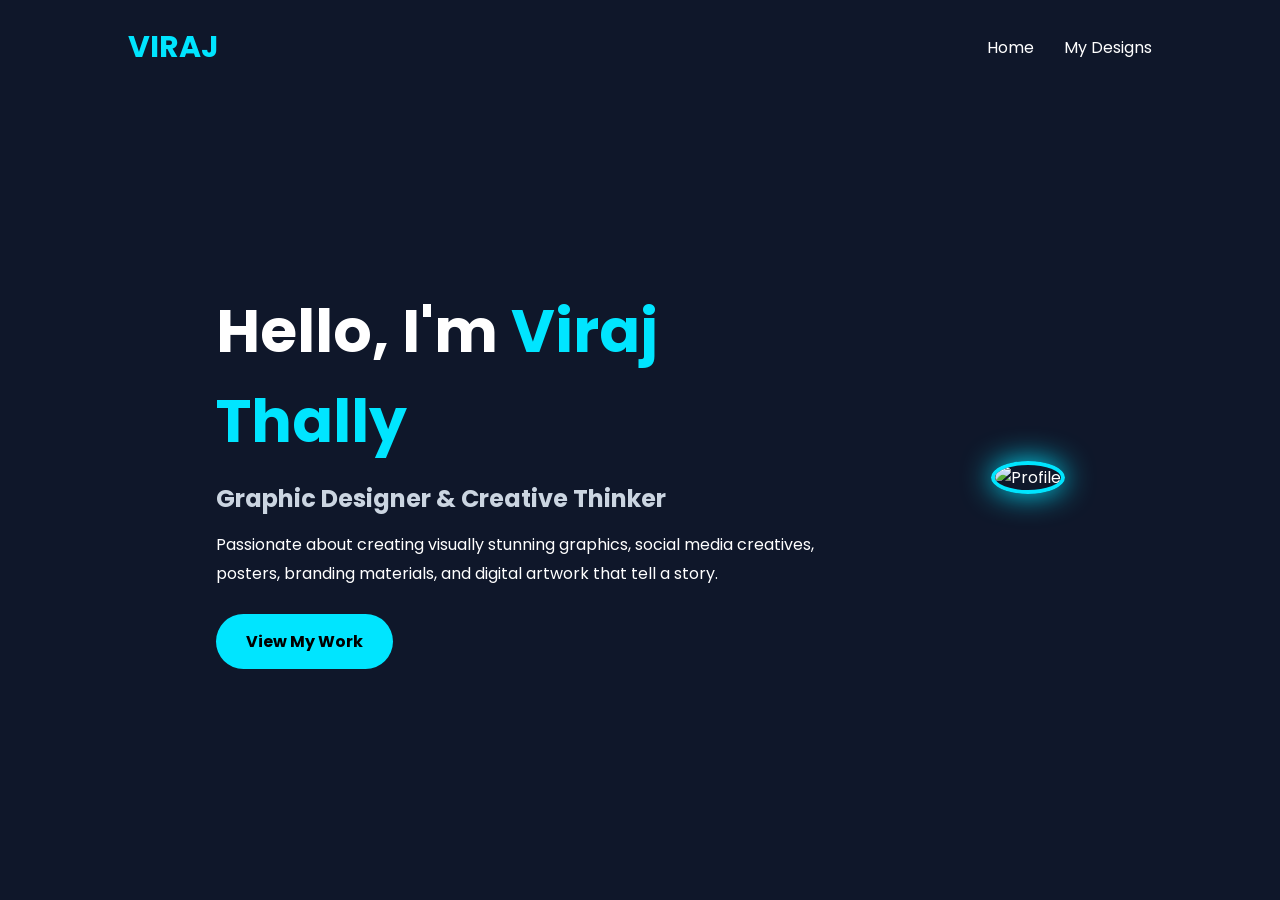
==== home.html @ fb20afd3 "Add files via upload" ====
<!DOCTYPE html>
<html lang="en">
<head>
    <meta charset="UTF-8">
    <meta name="viewport" content="width=device-width, initial-scale=1.0">
    <title>Viraj Portfolio</title>
    <link rel="stylesheet" href="style.css">
</head>
<body>

    <nav>
        <div class="logo">VIRAJ</div>

        <ul>
            <li><a href="index.html">Home</a></li>
            <li><a href="gallery.html">My Designs</a></li>
        </ul>
    </nav>

    <section class="hero">

        <div class="hero-text">
            <h1>Hello, I'm <span>Viraj Thally</span></h1>

            <h2>Graphic Designer & Creative Thinker</h2>

            <p>
                Passionate about creating visually stunning graphics,
                social media creatives, posters, branding materials,
                and digital artwork that tell a story.
            </p>

            <a href="gallery.html" class="btn">
                View My Work
            </a>
        </div>

        <div class="hero-image">
            <img src="profile.jpg" alt="Profile">
        </div>

    </section>

</body>
</html>
---- style.css ----
@import url('https://fonts.googleapis.com/css2?family=Poppins:wght@300;400;600;700&display=swap');

*{
    margin:0;
    padding:0;
    box-sizing:border-box;
    font-family:'Poppins',sans-serif;
}

body{
    background:#0f172a;
    color:white;
}

/* Navbar */

nav{
    display:flex;
    justify-content:space-between;
    align-items:center;
    padding:25px 10%;
}

.logo{
    font-size:30px;
    font-weight:700;
    color:#00e5ff;
}

nav ul{
    display:flex;
    list-style:none;
    gap:30px;
}

nav a{
    text-decoration:none;
    color:white;
    transition:.3s;
}

nav a:hover{
    color:#00e5ff;
}

/* Hero */

.hero{
    min-height:85vh;
    display:flex;
    align-items:center;
    justify-content:space-around;
    padding:0 10%;
}

.hero-text{
    max-width:600px;
}

.hero-text h1{
    font-size:60px;
}

.hero-text span{
    color:#00e5ff;
}

.hero-text h2{
    margin:15px 0;
    color:#cbd5e1;
}

.hero-text p{
    line-height:1.8;
    margin-bottom:25px;
}

.btn{
    display:inline-block;
    text-decoration:none;
    background:#00e5ff;
    color:#000;
    padding:15px 30px;
    border-radius:30px;
    font-weight:bold;
    transition:.4s;
}

.btn:hover{
    transform:translateY(-5px);
    box-shadow:0 0 20px #00e5ff;
}

.hero-image img{
    width:350px;
    border-radius:50%;
    border:4px solid #00e5ff;
    box-shadow:0 0 30px #00e5ff;
    animation:float 3s ease-in-out infinite;
}

@keyframes float{
    50%{
        transform:translateY(-15px);
    }
}

/* Gallery */

.gallery{
    padding:50px 10%;
}

.gallery h1{
    text-align:center;
    margin-bottom:40px;
    font-size:50px;
    color:#00e5ff;
}

.gallery-grid{
    display:grid;
    grid-template-columns:repeat(auto-fit,minmax(300px,1fr));
    gap:25px;
}

.card{
    overflow:hidden;
    border-radius:20px;
    cursor:pointer;
}

.card img{
    width:100%;
    display:block;
    transition:.5s;
}

.card:hover img{
    transform:scale(1.1);
}

/* Mobile */

@media(max-width:768px){

.hero{
    flex-direction:column;
    text-align:center;
    gap:40px;
}

.hero-text h1{
    font-size:40px;
}

.hero-image img{
    width:250px;
}

}
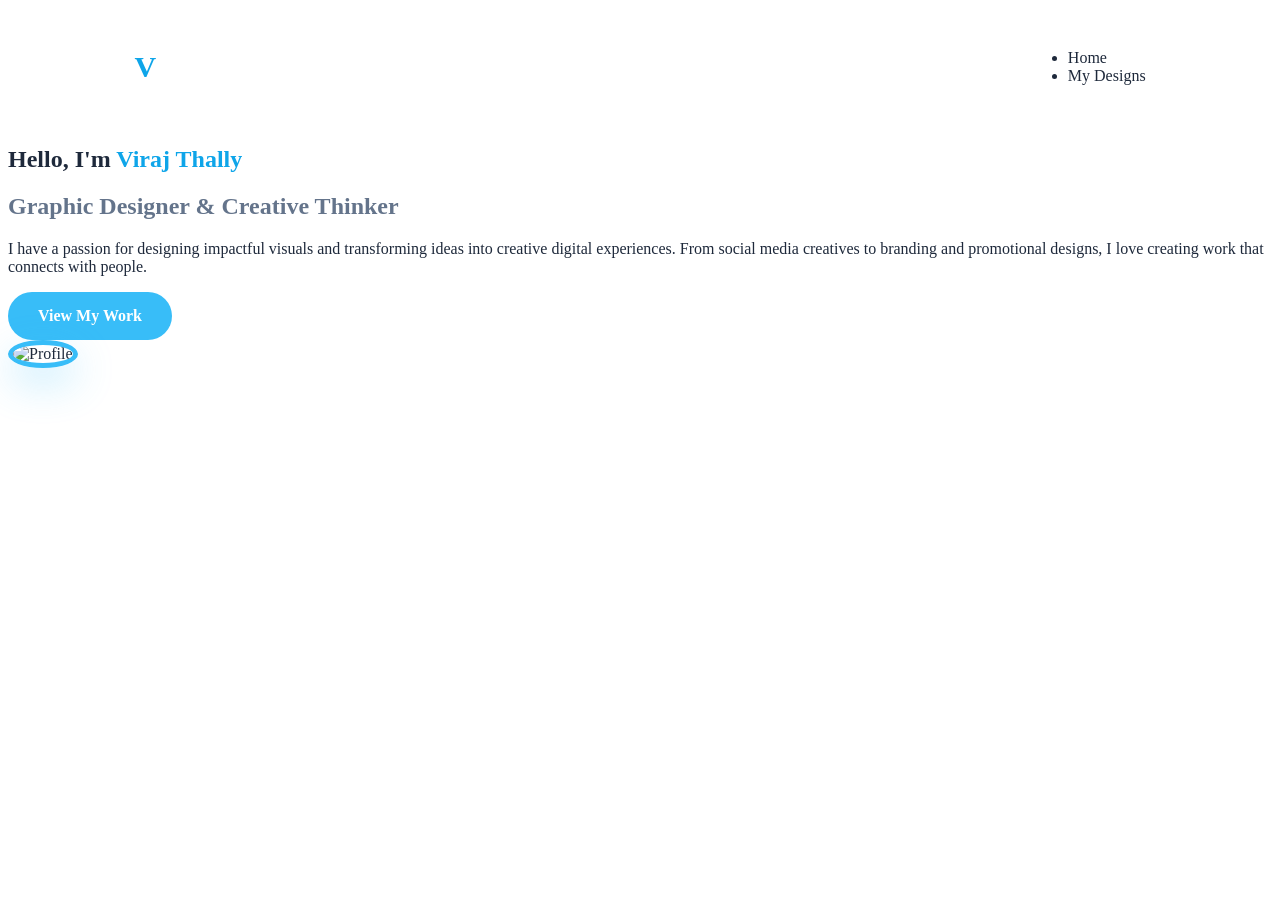
==== commit 6a2bd33e: "Add files via upload" ====
--- a/home.html
+++ b/home.html
@@ -3,13 +3,13 @@
 <head>
     <meta charset="UTF-8">
     <meta name="viewport" content="width=device-width, initial-scale=1.0">
-    <title>Viraj Portfolio</title>
+    <title>Viraj's Portfolio</title>
     <link rel="stylesheet" href="style.css">
 </head>
 <body>
 
     <nav>
-        <div class="logo">VIRAJ</div>
+        <div class="logo">V</div>
 
         <ul>
             <li><a href="index.html">Home</a></li>
@@ -25,9 +25,7 @@
             <h2>Graphic Designer & Creative Thinker</h2>
 
             <p>
-                Passionate about creating visually stunning graphics,
-                social media creatives, posters, branding materials,
-                and digital artwork that tell a story.
+                I have a passion for designing impactful visuals and transforming ideas into creative digital experiences. From social media creatives to branding and promotional designs, I love creating work that connects with people.
             </p>
 
             <a href="gallery.html" class="btn">
--- a/style.css
+++ b/style.css
@@ -1,15 +1,6 @@
-@import url('https://fonts.googleapis.com/css2?family=Poppins:wght@300;400;600;700&display=swap');
-
-*{
-    margin:0;
-    padding:0;
-    box-sizing:border-box;
-    font-family:'Poppins',sans-serif;
-}
-
 body{
-    background:#0f172a;
-    color:white;
+    background:#ffffff;
+    color:#1e293b;
 }
 
 /* Navbar */
@@ -19,67 +10,40 @@
     justify-content:space-between;
     align-items:center;
     padding:25px 10%;
+    background:white;
 }
 
 .logo{
     font-size:30px;
     font-weight:700;
-    color:#00e5ff;
-}
-
-nav ul{
-    display:flex;
-    list-style:none;
-    gap:30px;
+    color:#0ea5e9;
 }
 
 nav a{
     text-decoration:none;
-    color:white;
+    color:#1e293b;
     transition:.3s;
 }
 
 nav a:hover{
-    color:#00e5ff;
+    color:#38bdf8;
 }
 
 /* Hero */
 
-.hero{
-    min-height:85vh;
-    display:flex;
-    align-items:center;
-    justify-content:space-around;
-    padding:0 10%;
-}
-
-.hero-text{
-    max-width:600px;
-}
-
-.hero-text h1{
-    font-size:60px;
-}
-
 .hero-text span{
-    color:#00e5ff;
+    color:#0ea5e9;
 }
 
 .hero-text h2{
-    margin:15px 0;
-    color:#cbd5e1;
-}
-
-.hero-text p{
-    line-height:1.8;
-    margin-bottom:25px;
+    color:#64748b;
 }
 
 .btn{
     display:inline-block;
     text-decoration:none;
-    background:#00e5ff;
-    color:#000;
+    background:#38bdf8;
+    color:white;
     padding:15px 30px;
     border-radius:30px;
     font-weight:bold;
@@ -87,35 +51,30 @@
 }
 
 .btn:hover{
+    background:#0ea5e9;
     transform:translateY(-5px);
-    box-shadow:0 0 20px #00e5ff;
+    box-shadow:0 10px 25px rgba(56,189,248,.4);
 }
 
 .hero-image img{
     width:350px;
     border-radius:50%;
-    border:4px solid #00e5ff;
-    box-shadow:0 0 30px #00e5ff;
-    animation:float 3s ease-in-out infinite;
-}
-
-@keyframes float{
-    50%{
-        transform:translateY(-15px);
-    }
+    border:5px solid #38bdf8;
+    box-shadow:0 15px 40px rgba(56,189,248,.3);
 }
 
 /* Gallery */
 
 .gallery{
     padding:50px 10%;
+    background:#ffffff;
 }
 
 .gallery h1{
     text-align:center;
     margin-bottom:40px;
     font-size:50px;
-    color:#00e5ff;
+    color:#0ea5e9;
 }
 
 .gallery-grid{
@@ -127,7 +86,14 @@
 .card{
     overflow:hidden;
     border-radius:20px;
-    cursor:pointer;
+    background:#f0f9ff;
+    box-shadow:0 5px 20px rgba(0,0,0,.08);
+    transition:.4s;
+}
+
+.card:hover{
+    transform:translateY(-10px);
+    box-shadow:0 15px 30px rgba(56,189,248,.25);
 }
 
 .card img{
@@ -137,25 +103,5 @@
 }
 
 .card:hover img{
-    transform:scale(1.1);
-}
-
-/* Mobile */
-
-@media(max-width:768px){
-
-.hero{
-    flex-direction:column;
-    text-align:center;
-    gap:40px;
-}
-
-.hero-text h1{
-    font-size:40px;
-}
-
-.hero-image img{
-    width:250px;
-}
-
+    transform:scale(1.08);
 }
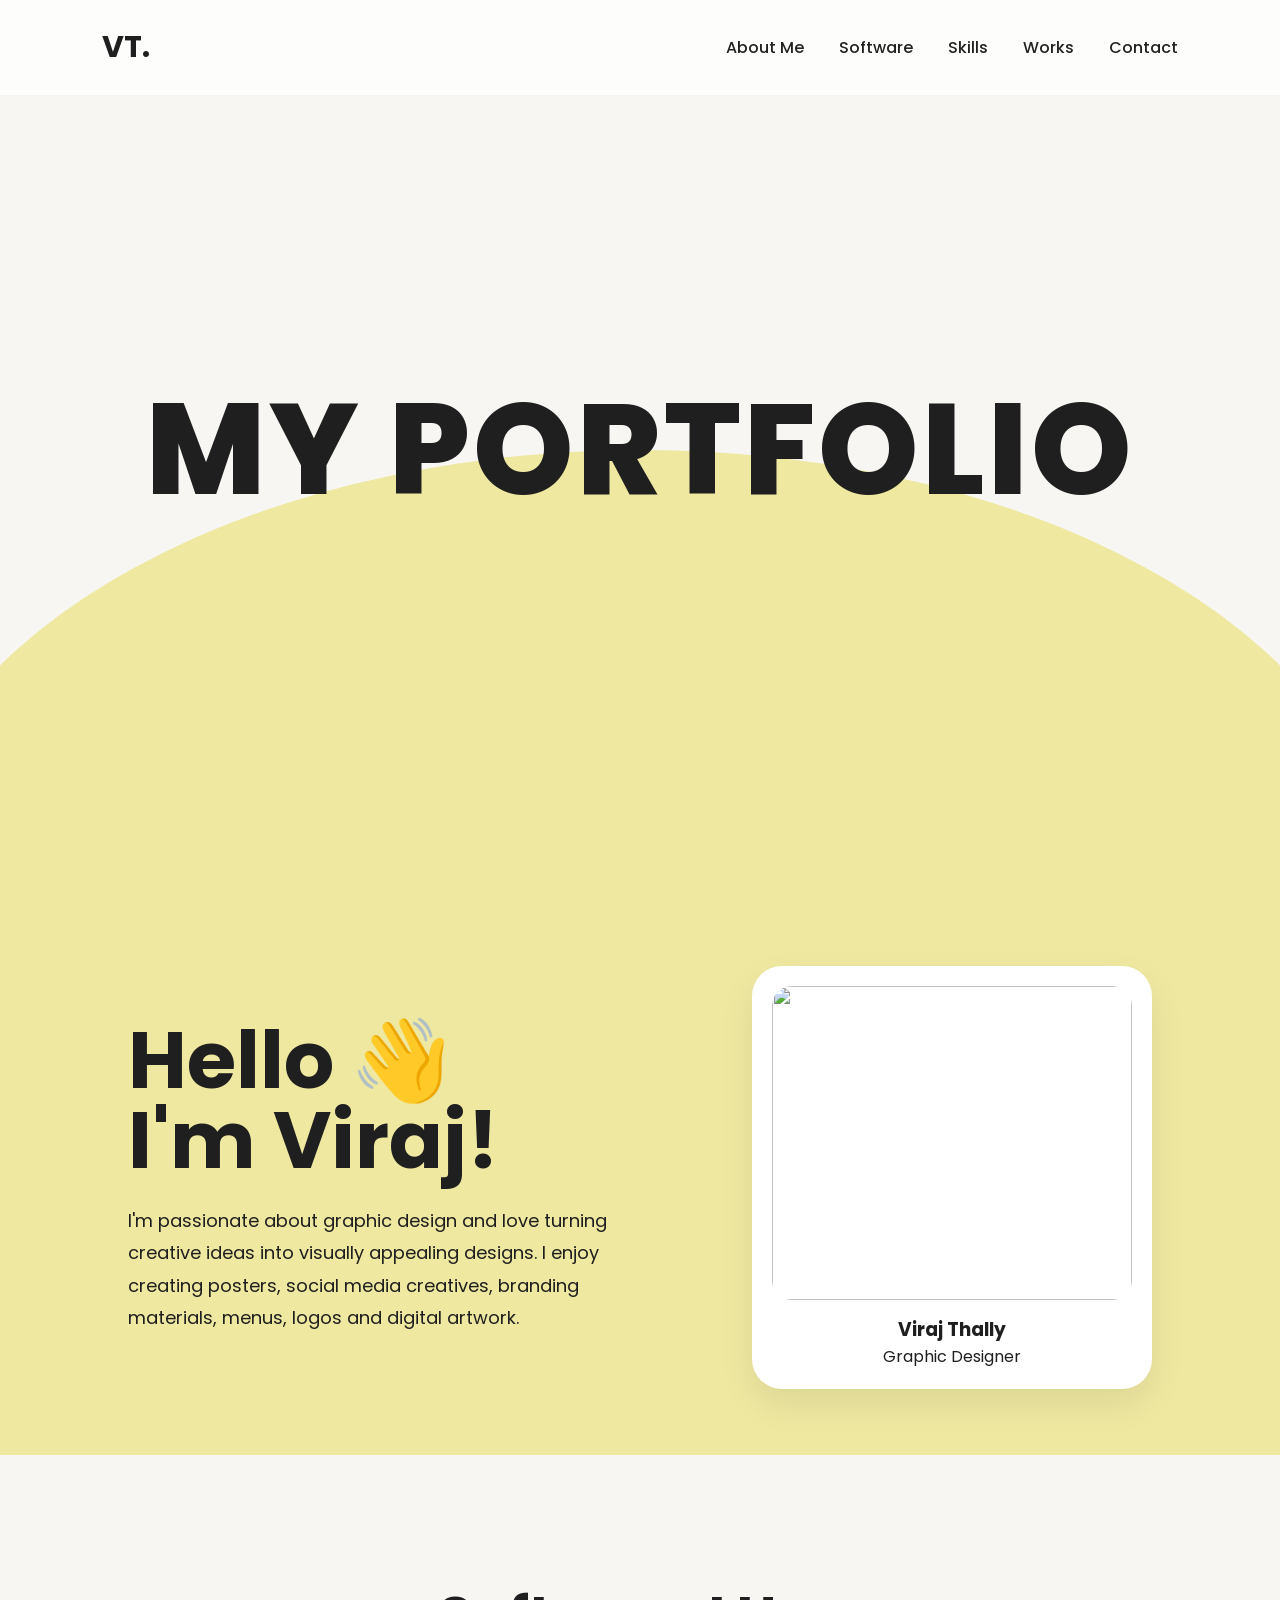
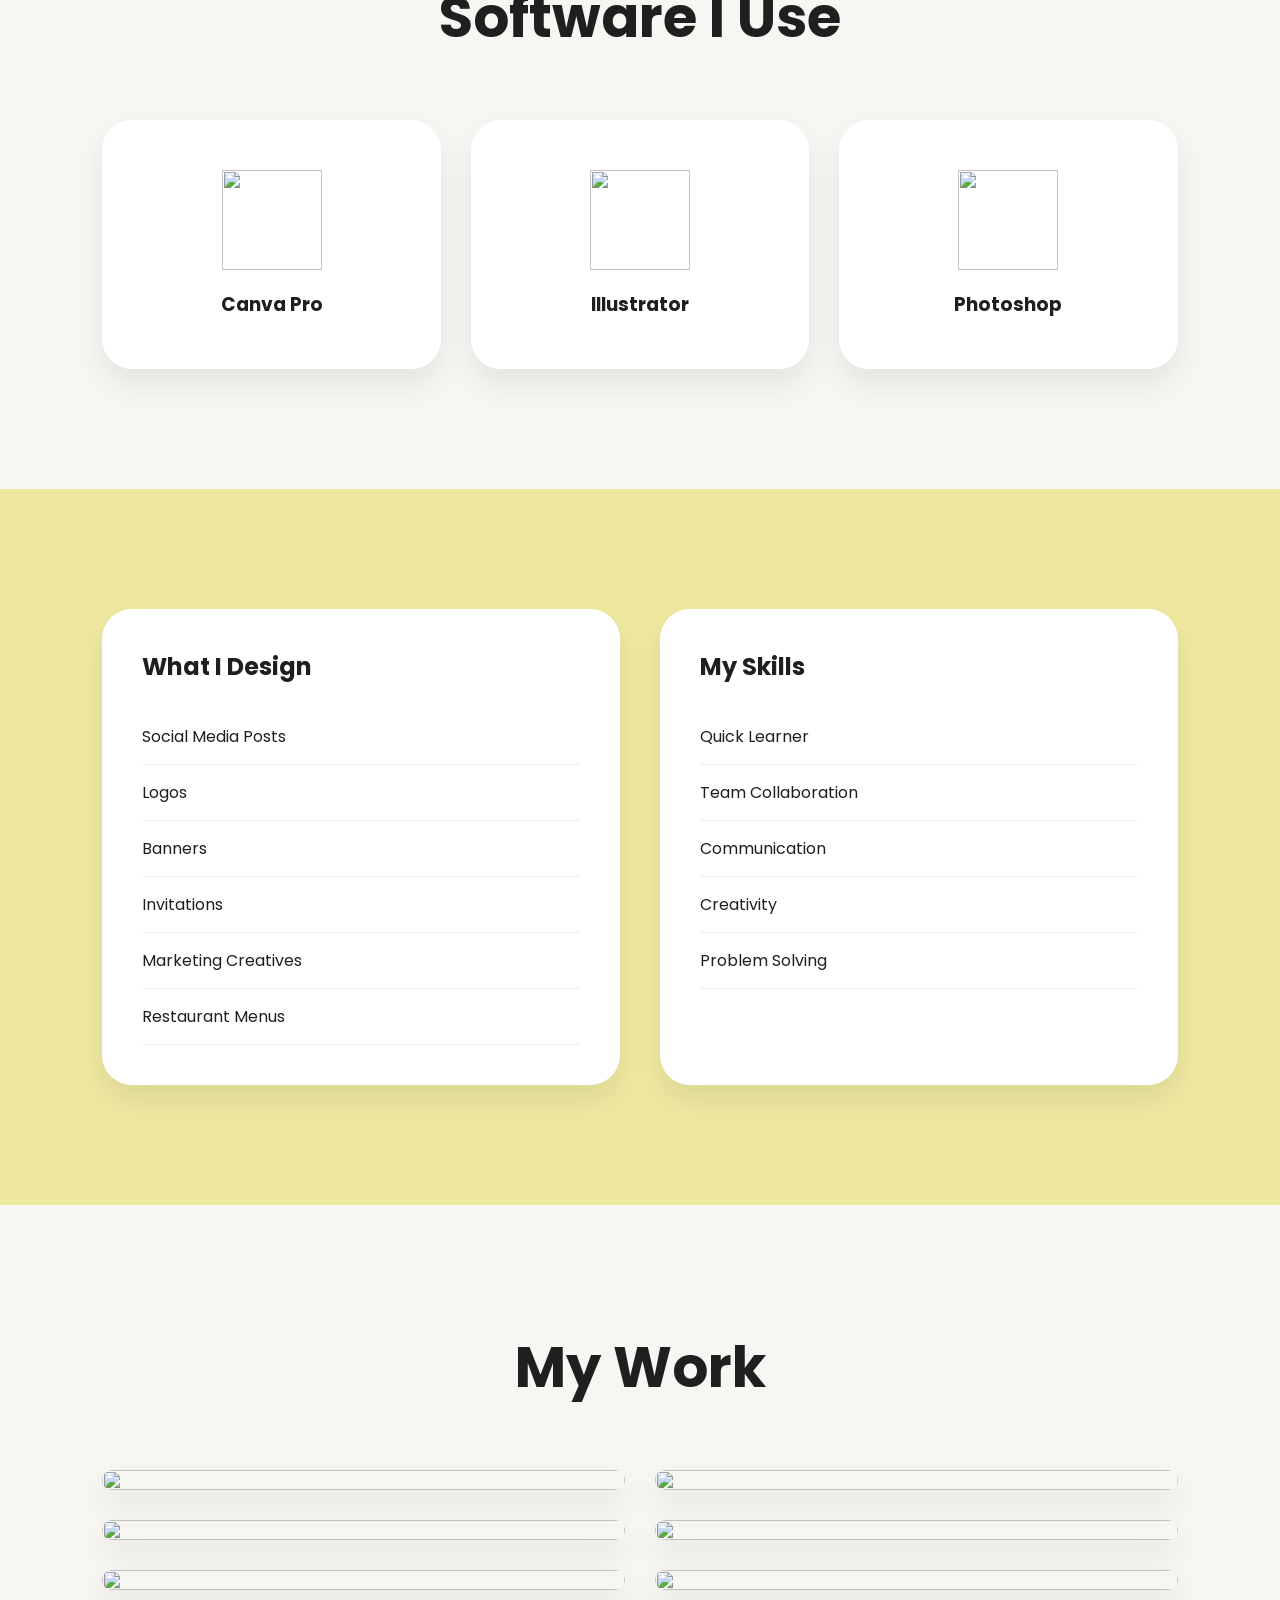
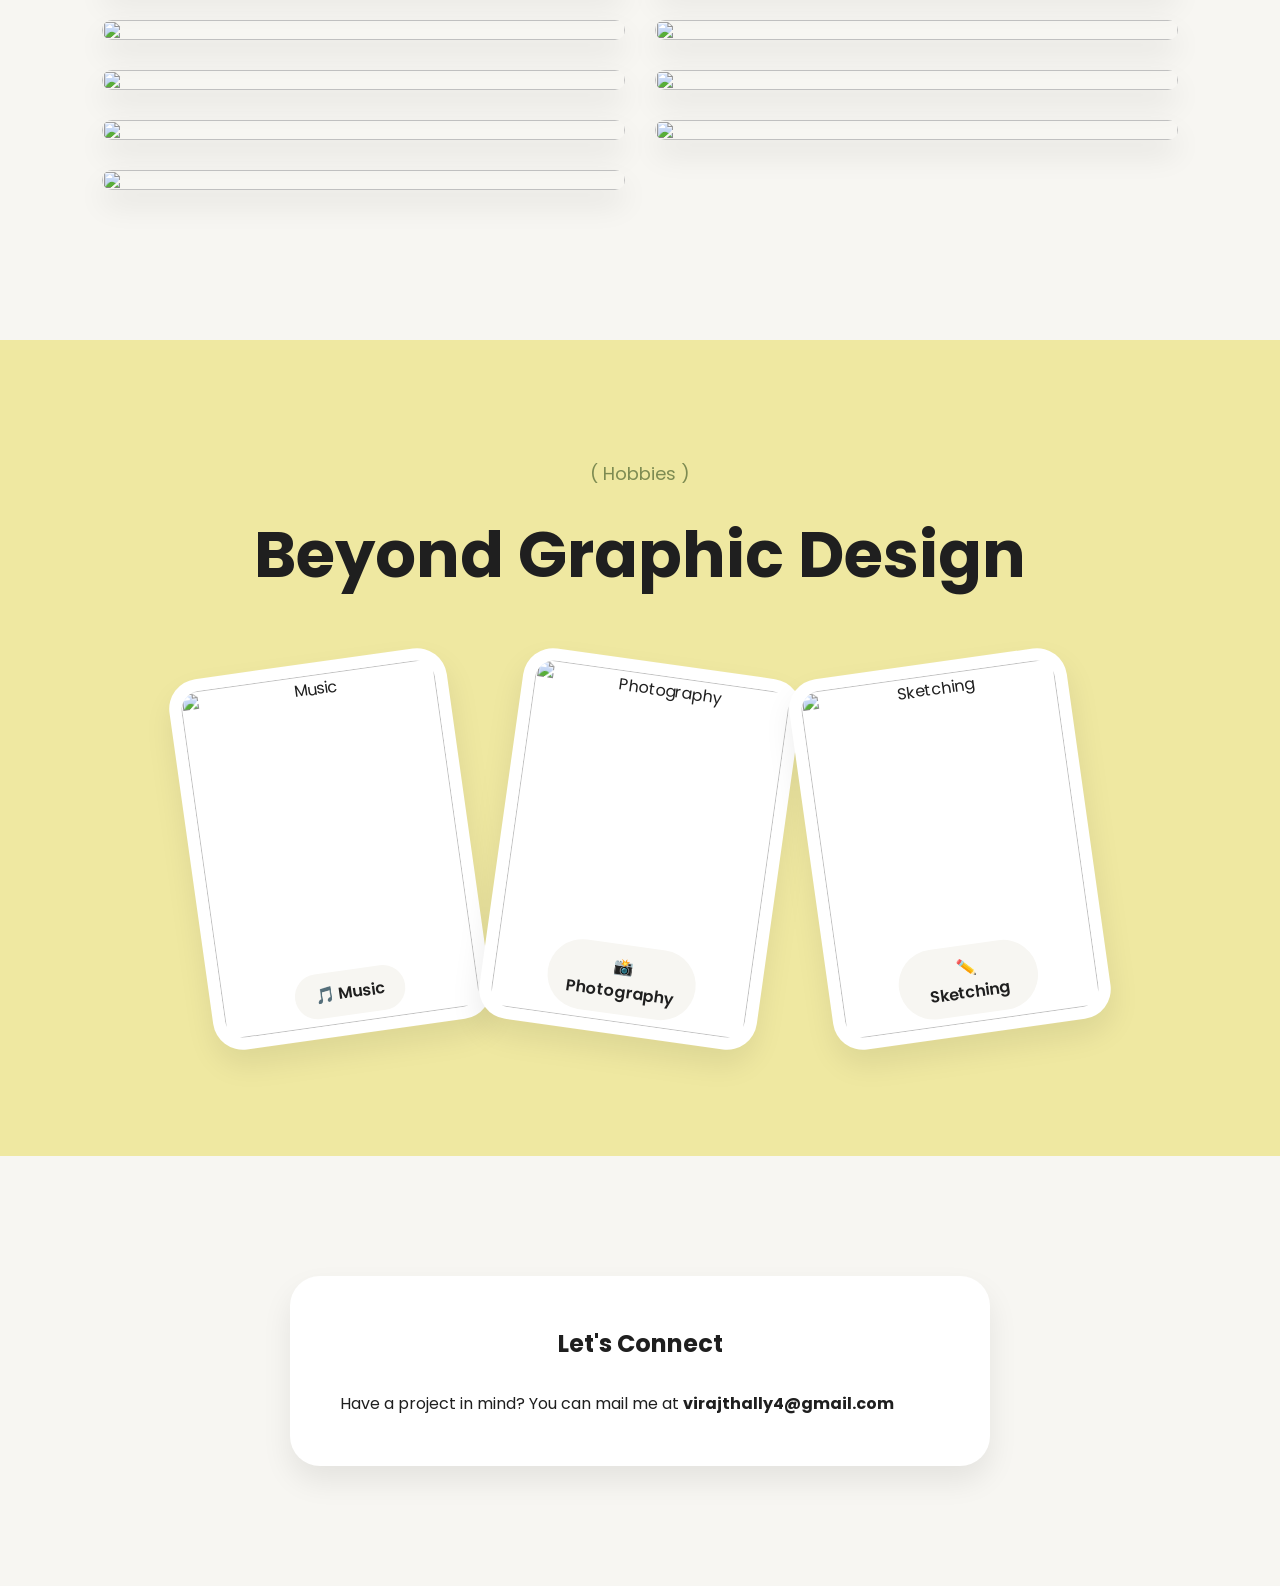
==== commit 18921fb6: "Add files via upload" ====
--- a/home.html
+++ b/home.html
@@ -1,43 +1,198 @@
-<!DOCTYPE html>
-<html lang="en">
-<head>
-    <meta charset="UTF-8">
-    <meta name="viewport" content="width=device-width, initial-scale=1.0">
-    <title>Viraj's Portfolio</title>
-    <link rel="stylesheet" href="style.css">
-</head>
 <body>
 
-    <nav>
-        <div class="logo">V</div>
+<nav>
+    <div class="logo">VT.</div>
+    <link rel="stylesheet" href="style.css">
+
+    <ul>
+        <li><a href="#home">About Me</a></li>
+        <li><a href="#software">Software</a></li>
+        <li><a href="#skills">Skills</a></li>
+        <li><a href="#work">Works</a></li>
+        <li><a href="#contact">Contact</a></li>
+    </ul>
+</nav>
+
+<!-- HOME -->
+<section id="home" class="hero">
+
+    <div class="hero-shape"></div>
+
+    <div class="hero-content">
+
+        <h1> MY PORTFOLIO</h1>
+
+        
+        </div>
+
+    </div>
+
+</section>
+
+<!-- INTRO -->
+
+<section class="intro">
+
+    <div class="intro-left">
+
+        <h2>
+            Hello 👋<br>
+            I'm Viraj!
+        </h2>
+
+        <p>
+            I'm passionate about graphic design and love turning
+            creative ideas into visually appealing designs.
+            I enjoy creating posters, social media creatives,
+            branding materials, menus, logos and digital artwork.
+        </p>
+
+    </div>
+
+    <div class="profile-card">
+
+        <img src="profile.jpg">
+
+        <h3>Viraj Thally</h3>
+
+        <p>Graphic Designer</p>
+
+    </div>
+
+</section>
+
+<!-- SOFTWARE -->
+
+<section id="software">
+
+    <h2>Software I Use</h2>
+
+    <div class="software-grid">
+
+        <div class="software-card">
+            <img src="canva.png">
+            <h3>Canva Pro</h3>
+        </div>
+
+        <div class="software-card">
+            <img src="illustrator.png">
+            <h3>Illustrator</h3>
+        </div>
+
+        <div class="software-card">
+            <img src="photoshop.png">
+            <h3>Photoshop</h3>
+        </div>
+
+    </div>
+
+</section>
+
+<!-- SERVICES -->
+
+<section id="skills">
+
+    <div class="services">
+
+        <h2>What I Design</h2>
 
         <ul>
-            <li><a href="index.html">Home</a></li>
-            <li><a href="gallery.html">My Designs</a></li>
+    
+            <li>Social Media Posts</li>
+            <li>Logos</li>
+            <li>Banners</li>
+            <li>Invitations</li>
+            <li>Marketing Creatives</li>
+            <li>Restaurant Menus</li>
         </ul>
-    </nav>
 
-    <section class="hero">
+    </div>
 
-        <div class="hero-text">
-            <h1>Hello, I'm <span>Viraj Thally</span></h1>
+    <div class="skills-box">
 
-            <h2>Graphic Designer & Creative Thinker</h2>
+        <h2>My Skills</h2>
 
-            <p>
-                I have a passion for designing impactful visuals and transforming ideas into creative digital experiences. From social media creatives to branding and promotional designs, I love creating work that connects with people.
-            </p>
+        <ul>
+            <li>Quick Learner</li>
+            <li>Team Collaboration</li>
+            <li>Communication</li>
+            <li>Creativity</li>
+            <li>Problem Solving</li>
+        </ul>
 
-            <a href="gallery.html" class="btn">
-                View My Work
-            </a>
+    </div>
+
+</section>
+
+<!-- WORK -->
+
+<section id="work">
+
+    <h2>My Work</h2>
+
+    <div class="work-grid">
+
+        <img src="ads.png">
+        <img src="shawarma.jpg">
+        <img src="ganesh.png">
+        <img src="billie.png">
+        <img src="digitalmarketing.png">
+<img src="youtubebanner1.png">
+<img src="youtubebanner2.png">
+<img src="market.png">
+<img src="taylor.png">
+<img src="logo.png">
+<img src="logo2.png">
+<img src="retro.png">
+<img src="work.png">
+    </div>
+
+</section>
+<section class="hobbies">
+
+    <span class="tag">( Hobbies )</span>
+    <h2>Beyond Graphic Design</h2>
+
+    <div class="hobby-container">
+
+        <div class="hobby-card rotate-left">
+            <img src="music.jpg" alt="Music">
+            <span>🎵 Music</span>
         </div>
 
-        <div class="hero-image">
-            <img src="profile.jpg" alt="Profile">
+        <div class="hobby-card rotate-right">
+            <img src="photography.jpg" alt="Photography">
+            <span>📸 Photography</span>
         </div>
 
-    </section>
+        <div class="hobby-card rotate-left">
+            <img src="sketching.jpg" alt="Sketching">
+            <span>✏️ Sketching</span>
+        </div>
 
-</body>
-</html>+        
+        </div>
+
+    </div>
+
+</section>
+
+<!-- CONTACT -->
+
+<section id="contact">
+
+    <div class="contact-card">
+
+        <h2>Let's Connect</h2>
+
+        <p class="contact-text">
+    Have a project in mind? You can mail me at
+    
+    <strong>virajthally4@gmail.com</strong> 
+  
+
+    </div>
+
+</section>
+
+</body>
--- a/style.css
+++ b/style.css
@@ -1,107 +1,393 @@
+@import url('https://fonts.googleapis.com/css2?family=Poppins:wght@300;400;500;600;700;800&display=swap');
+
+*{
+    margin:0;
+    padding:0;
+    box-sizing:border-box;
+    font-family:'Poppins',sans-serif;
+}
+
+html{
+    scroll-behavior:smooth;
+}
+
 body{
-    background:#ffffff;
-    color:#1e293b;
-}
-
-/* Navbar */
+    background:#f7f6f2;
+    color:#1f1f1f;
+    overflow-x:hidden;
+}
+
+
+
+/* NAVBAR */
 
 nav{
+    position:fixed;
+    top:0;
+    width:100%;
+    padding:25px 8%;
     display:flex;
     justify-content:space-between;
     align-items:center;
-    padding:25px 10%;
-    background:white;
+    background:rgba(255,255,255,.75);
+    backdrop-filter:blur(10px);
+    z-index:1000;
 }
 
 .logo{
     font-size:30px;
     font-weight:700;
-    color:#0ea5e9;
+}
+
+nav ul{
+    display:flex;
+    gap:35px;
+    list-style:none;
 }
 
 nav a{
     text-decoration:none;
-    color:#1e293b;
+    color:#222;
+    font-weight:500;
+}
+
+nav a:hover{
+    color:#7d8b52;
+}
+
+/* HERO */
+
+.hero{
+    height:100vh;
+    display:flex;
+    justify-content:center;
+    align-items:center;
+    position:relative;
+    overflow:hidden;
+}
+
+.hero-shape{
+    position:absolute;
+    width:1500px;
+    height:900px;
+    background:#efe8a1;
+    border-radius:50%;
+    bottom:-450px;
+}
+
+.hero-content{
+    position:relative;
+    z-index:2;
+    text-align:center;
+}
+
+.hero-content h1{
+    font-size:8rem;
+    font-weight:800;
+    letter-spacing:3px;
+}
+
+/* INTRO */
+
+.intro{
+    background:#efe8a1;
+    padding:120px 10%;
+    display:grid;
+    grid-template-columns:1fr 400px;
+    gap:80px;
+    align-items:center;
+}
+
+.intro-left h2{
+    font-size:5rem;
+    line-height:1;
+    margin-bottom:25px;
+}
+
+.intro-left p{
+    font-size:18px;
+    line-height:1.8;
+    max-width:600px;
+}
+
+.profile-card{
+    background:white;
+    padding:20px;
+    border-radius:30px;
+    text-align:center;
+    box-shadow:0 15px 35px rgba(0,0,0,.08);
+}
+
+.profile-card img{
+    width:100%;
+    border-radius:20px;
+}
+
+.profile-card h3{
+    margin-top:15px;
+}
+
+/* SOFTWARE */
+
+#software{
+    padding:120px 8%;
+    text-align:center;
+}
+
+#software h2{
+    font-size:3.5rem;
+    margin-bottom:60px;
+}
+
+.software-grid{
+    display:grid;
+    grid-template-columns:repeat(3,1fr);
+    gap:30px;
+}
+
+.software-card{
+    background:white;
+    padding:50px 30px;
+    border-radius:30px;
+    box-shadow:0 15px 30px rgba(0,0,0,.08);
     transition:.3s;
 }
 
-nav a:hover{
-    color:#38bdf8;
-}
-
-/* Hero */
-
-.hero-text span{
-    color:#0ea5e9;
-}
-
-.hero-text h2{
-    color:#64748b;
-}
-
-.btn{
-    display:inline-block;
-    text-decoration:none;
-    background:#38bdf8;
+.software-card:hover{
+    transform:translateY(-10px);
+}
+
+.software-card img{
+    width:100px;
+    height:100px;
+    object-fit:contain;
+    margin-bottom:20px;
+}
+
+/* SKILLS */
+
+#skills{
+    background:#efe8a1;
+    padding:120px 8%;
+    display:grid;
+    grid-template-columns:1fr 1fr;
+    gap:40px;
+}
+
+.services,
+.skills-box{
+    background:white;
+    border-radius:30px;
+    padding:40px;
+    box-shadow:0 15px 30px rgba(0,0,0,.08);
+}
+
+.services h2,
+.skills-box h2{
+    margin-bottom:25px;
+}
+
+.services ul,
+.skills-box ul{
+    list-style:none;
+}
+
+.services li,
+.skills-box li{
+    padding:15px 0;
+    border-bottom:1px solid #eee;
+}
+
+/* WORK */
+
+#work{
+    padding:120px 8%;
+    text-align:center;
+}
+
+#work h2{
+    font-size:3.5rem;
+    margin-bottom:60px;
+}
+
+.work-grid{
+    columns:2;
+    column-gap:30px;
+}
+
+.work-grid img{
+    width:100%;
+    margin-bottom:30px;
+    border-radius:25px;
+    box-shadow:0 15px 30px rgba(0,0,0,.08);
+    transition:.4s;
+}
+
+.work-grid img:hover{
+    transform:translateY(-10px);
+}
+
+/* HOBBIES */
+
+.hobbies{
+    background:#efe8a1;
+    padding:120px 8%;
+    text-align:center;
+}
+
+.tag{
+    color:#7d8b52;
+    font-size:18px;
+}
+
+.hobbies h2{
+    font-size:4rem;
+    margin:20px 0 60px;
+}
+
+.hobby-container{
+    display:flex;
+    justify-content:center;
+    gap:30px;
+    flex-wrap:wrap;
+}
+
+.hobby-card{
+    width:280px;
+    background:white;
+    padding:12px;
+    border-radius:30px;
+    box-shadow:0 15px 30px rgba(0,0,0,.08);
+    position:relative;
+    transition:.4s;
+}
+
+.hobby-card img{
+    width:100%;
+    height:350px;
+    object-fit:cover;
+    border-radius:20px;
+}
+
+.hobby-card span{
+    position:absolute;
+    bottom:20px;
+    left:50%;
+    transform:translateX(-50%);
+    background:#f7f6f2;
+    padding:10px 20px;
+    border-radius:50px;
+    font-weight:600;
+}
+
+.rotate-left{
+    transform:rotate(-8deg);
+}
+
+.rotate-right{
+    transform:rotate(8deg);
+}
+
+.hobby-card:hover{
+    transform:translateY(-10px) rotate(0deg);
+}
+
+/* CONTACT */
+
+#contact{
+    padding:120px 8%;
+}
+
+.contact-card{
+    max-width:700px;
+    margin:auto;
+    background:white;
+    padding:50px;
+    border-radius:30px;
+    box-shadow:0 15px 30px rgba(0,0,0,.08);
+}
+
+.contact-card h2{
+    text-align:center;
+    margin-bottom:30px;
+}
+
+form{
+    display:flex;
+    flex-direction:column;
+    gap:20px;
+}
+
+input,
+textarea{
+    padding:16px;
+    border:none;
+    background:#f4f4f4;
+    border-radius:12px;
+    font-size:16px;
+}
+
+textarea{
+    height:150px;
+    resize:none;
+}
+
+button{
+    padding:16px;
+    border:none;
+    border-radius:12px;
+    background:#1f1f1f;
     color:white;
-    padding:15px 30px;
-    border-radius:30px;
-    font-weight:bold;
-    transition:.4s;
-}
-
-.btn:hover{
-    background:#0ea5e9;
-    transform:translateY(-5px);
-    box-shadow:0 10px 25px rgba(56,189,248,.4);
-}
-
-.hero-image img{
-    width:350px;
-    border-radius:50%;
-    border:5px solid #38bdf8;
-    box-shadow:0 15px 40px rgba(56,189,248,.3);
-}
-
-/* Gallery */
-
-.gallery{
-    padding:50px 10%;
-    background:#ffffff;
-}
-
-.gallery h1{
-    text-align:center;
-    margin-bottom:40px;
-    font-size:50px;
-    color:#0ea5e9;
-}
-
-.gallery-grid{
-    display:grid;
-    grid-template-columns:repeat(auto-fit,minmax(300px,1fr));
-    gap:25px;
-}
-
-.card{
-    overflow:hidden;
-    border-radius:20px;
-    background:#f0f9ff;
-    box-shadow:0 5px 20px rgba(0,0,0,.08);
-    transition:.4s;
-}
-
-.card:hover{
-    transform:translateY(-10px);
-    box-shadow:0 15px 30px rgba(56,189,248,.25);
-}
-
-.card img{
-    width:100%;
-    display:block;
-    transition:.5s;
-}
-
-.card:hover img{
-    transform:scale(1.08);
+    cursor:pointer;
+    font-size:16px;
+}
+
+button:hover{
+    background:#444;
+}
+
+/* MOBILE */
+
+@media(max-width:900px){
+
+    .hero-content h1{
+        font-size:4rem;
+    }
+
+    .intro{
+        grid-template-columns:1fr;
+        text-align:center;
+    }
+
+    .intro-left h2{
+        font-size:3rem;
+    }
+
+    .software-grid{
+        grid-template-columns:1fr;
+    }
+
+    #skills{
+        grid-template-columns:1fr;
+    }
+
+    .work-grid{
+        columns:1;
+    }
+
+    .rotate-left,
+    .rotate-right{
+        transform:none;
+    }
+
+    nav ul{
+        gap:15px;
+        font-size:14px;
+    }
+    .contact-text{
+    text-align:center;
+    margin-bottom:30px;
+    color:#666;
+    line-height:1.8;
+}
 }
